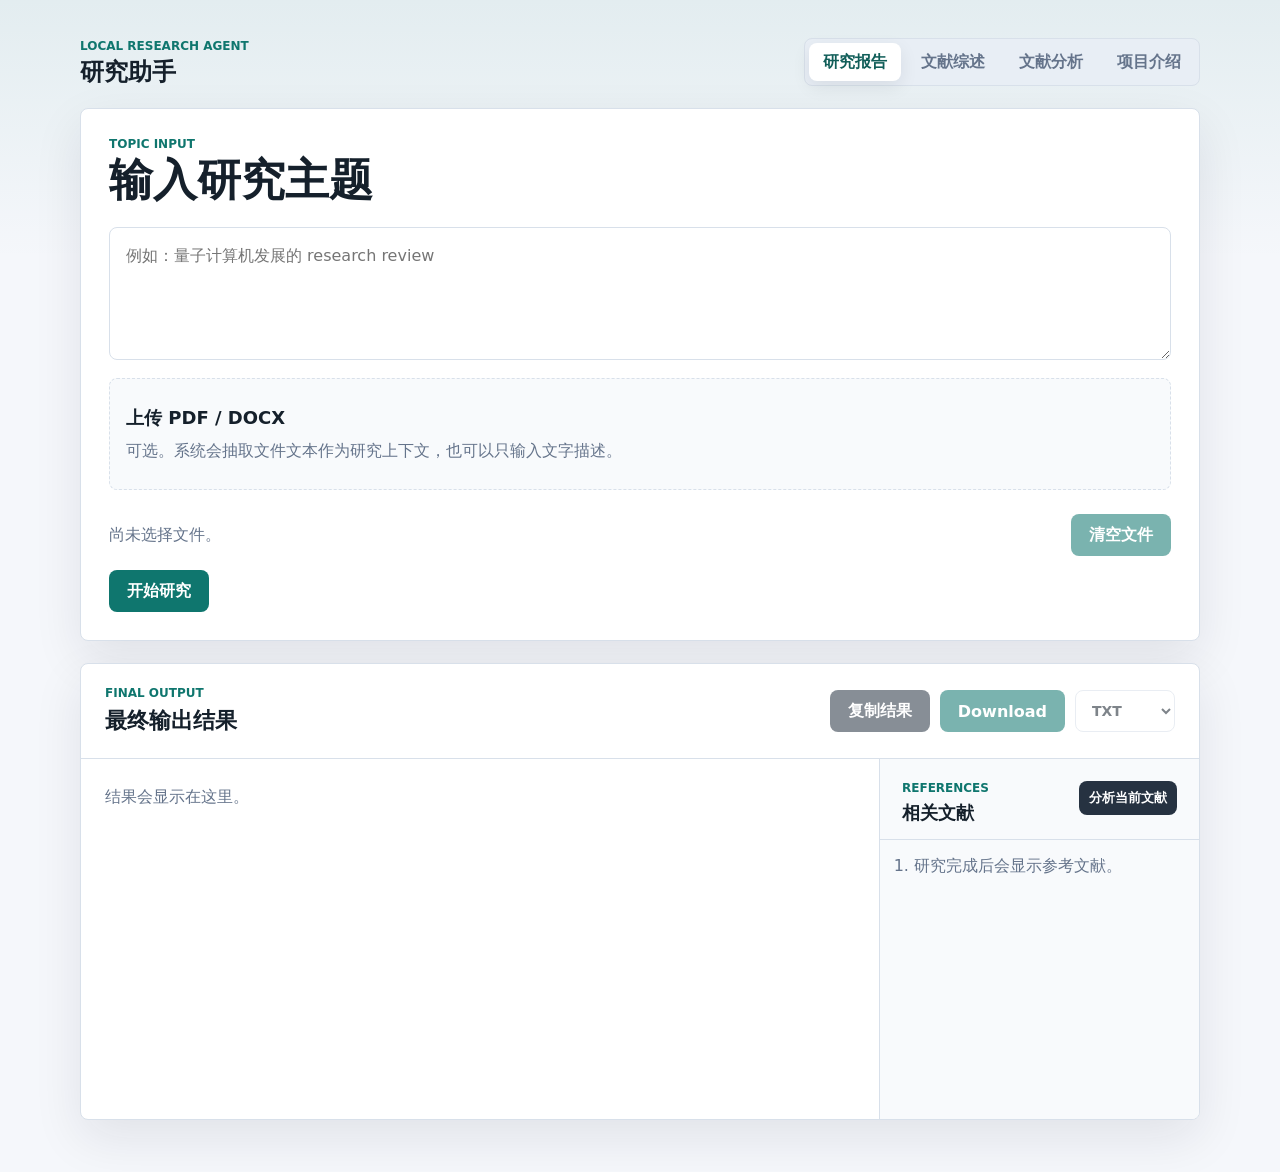
==== web/index.html @ eab407ac "v0.0" ====
<!doctype html>
<html lang="zh-CN">
  <head>
    <meta charset="utf-8" />
    <meta name="viewport" content="width=device-width, initial-scale=1" />
    <title>Research Agent</title>
    <link rel="stylesheet" href="styles.css?v=merged-slr-inputs-1" />
  </head>
  <body>
    <main class="shell">
      <header class="topbar" aria-label="页面导航">
        <div>
          <p class="eyebrow">Local Research Agent</p>
          <strong class="app-name">研究助手</strong>
        </div>
        <nav class="page-tabs" aria-label="主导航">
          <button class="tab-button is-active" type="button" data-page-target="workspace">研究报告</button>
          <button class="tab-button" type="button" data-page-target="slr">文献综述</button>
          <button class="tab-button" type="button" data-page-target="literature">文献分析</button>
          <button class="tab-button" type="button" data-page-target="about">项目介绍</button>
        </nav>
      </header>

      <section id="workspacePage" class="page-view is-active" data-page="workspace">
        <section class="input-band">
          <div class="brand-row">
            <div>
              <p class="eyebrow">Topic Input</p>
              <h1>输入研究主题</h1>
            </div>
          </div>
          <form id="researchForm" class="topic-form">
            <textarea id="topicInput" rows="4" placeholder="例如：量子计算机发展的 research review" required></textarea>
            <section class="research-upload-panel" aria-label="研究报告上传文件">
              <label class="pdf-upload-box research-upload-box" for="researchFileInput">
                <strong>上传 PDF / DOCX</strong>
                <span>可选。系统会抽取文件文本作为研究上下文，也可以只输入文字描述。</span>
              </label>
              <input id="researchFileInput" type="file" accept="application/pdf,.pdf,application/msword,.doc,application/vnd.openxmlformats-officedocument.wordprocessingml.document,.docx" multiple />
              <div class="form-actions upload-actions">
                <span id="researchFileSummary" class="empty-state">尚未选择文件。</span>
                <button id="clearResearchFilesButton" type="button" disabled>清空文件</button>
              </div>
            </section>
            <div class="form-actions">
              <button id="runButton" type="submit">开始研究</button>
              <span id="statusText" role="status" aria-live="polite"></span>
            </div>
          </form>
        </section>

        <section class="output-band">
          <div class="result-header">
            <div>
              <p class="eyebrow">Final Output</p>
              <h2>最终输出结果</h2>
            </div>
            <div class="result-actions">
              <button id="copyButton" type="button" disabled>复制结果</button>
              <button id="downloadButton" type="button" disabled>下载 TXT</button>
            </div>
          </div>
          <div class="result-layout">
            <article id="resultOutput" class="result-output">
              <p class="empty-state">结果会显示在这里。</p>
            </article>
            <aside class="reference-panel">
              <div class="reference-heading">
                <div>
                  <p class="eyebrow">References</p>
                  <h3>相关文献</h3>
                </div>
                <button class="reference-analysis-button" type="button" data-page-target="analysis">分析当前文献</button>
              </div>
              <ol id="referenceList" class="reference-list">
                <li class="empty-state">研究完成后会显示参考文献。</li>
              </ol>
            </aside>
          </div>
        </section>
      </section>

      <section id="slrPage" class="page-view" data-page="slr">
        <section class="literature-band">
          <div class="literature-header">
            <div>
              <p class="eyebrow">Systematic Literature Review</p>
              <h1>文献综述</h1>
            </div>
              <span id="slrStatus" class="analysis-status" role="status" aria-live="polite">填写主题即可生成，也可附加文件、链接或说明。</span>
          </div>
          <form id="slrForm" class="slr-form">
            <label>
              <span>综述主题</span>
              <textarea id="slrTopicInput" rows="3" placeholder="例如：diffusion models in medical imaging" required></textarea>
            </label>
            <section id="slrUploadPanel" class="slr-upload-panel" aria-label="文献综述补充材料">
              <div class="literature-paths">
                <section class="literature-form literature-path">
                  <div class="path-heading">
                    <span class="feature-index">上传</span>
                    <h2>PDF / DOCX 文件</h2>
                  </div>
                  <label class="pdf-upload-box" for="slrPdfInput">
                    <strong>选择 SLR PDF / DOCX</strong>
                    <span>可分多次选择，系统会把队列中的文件纳入文献综述。</span>
                  </label>
                  <input id="slrPdfInput" type="file" accept="application/pdf,.pdf,application/msword,.doc,application/vnd.openxmlformats-officedocument.wordprocessingml.document,.docx" multiple />
                  <div class="form-actions">
                  <span id="slrPdfSummary" class="empty-state">尚未选择文件。</span>
                    <button id="clearSlrPdfButton" type="button" disabled>清空文件</button>
                  </div>
                </section>
                <section class="literature-form literature-path">
                  <div class="path-heading">
                    <span class="feature-index">粘贴</span>
                    <h2>DOI / arXiv / URL / 补充说明</h2>
                  </div>
                  <textarea id="slrReferenceInput" rows="6" placeholder="可粘贴 DOI、arXiv 链接、论文页面链接，也可写筛选标准、写作要求或补充背景"></textarea>
                </section>
              </div>
            </section>
            <div id="slrSearchControls" class="slr-controls">
              <label class="checkbox-line">
                <input id="slrUseSearchInput" type="checkbox" checked />
                <span>同时检索公开来源补充</span>
              </label>
              <label>
                <span>论文数量</span>
                <select id="slrCountInput">
                  <option value="10">10</option>
                  <option value="20" selected>20</option>
                  <option value="30">30</option>
                  <option value="50">50</option>
                </select>
              </label>
              <label>
                <span>arXiv 分类</span>
                <input id="slrCategoryInput" type="text" placeholder="可选，如 cs.CL / cs.CV" />
              </label>
              <label>
                <span>开始日期</span>
                <input id="slrStartDateInput" type="text" inputmode="numeric" placeholder="YYYY 或 YYYY-MM-DD" />
              </label>
              <label>
                <span>结束日期</span>
                <input id="slrEndDateInput" type="text" inputmode="numeric" placeholder="留空表示今天" />
              </label>
              <label>
                <span>引用格式</span>
                <select id="slrCitationInput">
                  <option value="APA" selected>APA</option>
                  <option value="IEEE">IEEE</option>
                  <option value="BibTeX">BibTeX</option>
                </select>
              </label>
            </div>
            <div id="slrDatePresets" class="date-presets" aria-label="文献综述时间范围快捷选择">
              <button type="button" data-slr-years="">不限时间</button>
              <button type="button" data-slr-years="1">近 1 年</button>
              <button type="button" data-slr-years="3">近 3 年</button>
              <button type="button" data-slr-years="5">近 5 年</button>
            </div>
            <div class="combined-actions">
              <button id="slrRunButton" type="submit">生成文献综述</button>
              <span class="empty-state">文件、链接和补充说明都是选填；系统会按可用材料生成主题、共识、分歧、空白和引用。</span>
            </div>
          </form>
          <div class="analysis-table-wrap">
            <section id="slrSummary" class="literature-summary is-empty" aria-live="polite"></section>
            <div
              class="split-resizer"
              data-resize-target="slrSummary"
              role="separator"
              aria-orientation="horizontal"
              aria-label="调整文献综述摘要区域高度"
              tabindex="0"
            ></div>
            <article id="slrOutput" class="result-output slr-output">
              <p class="empty-state">文献综述报告会显示在这里。</p>
            </article>
          </div>
        </section>
      </section>

      <section id="literaturePage" class="page-view" data-page="literature">
        <section class="literature-band">
          <div class="literature-header">
            <div>
              <p class="eyebrow">Literature Assistant</p>
              <h1>文献分析</h1>
            </div>
            <span id="literatureStatus" class="analysis-status" role="status" aria-live="polite">等待输入</span>
          </div>
          <form id="literatureForm" class="literature-inputs">
            <div class="literature-paths">
              <section class="literature-form literature-path">
                <div class="path-heading">
                  <span class="feature-index">路径 1</span>
                  <h2>提交 DOI / arXiv / 论文链接</h2>
                </div>
                <textarea id="doiInput" rows="6" placeholder="每行一个 DOI、arXiv 链接或论文页面链接"></textarea>
              </section>
              <section class="literature-form literature-path">
                <div class="path-heading">
                  <span class="feature-index">路径 2</span>
                  <h2>上传 PDF / DOCX</h2>
                </div>
                <label class="pdf-upload-box" for="pdfInput">
                  <strong>选择 PDF / DOCX 文件</strong>
                  <span>支持一个或多个 PDF / DOCX，系统会抽取正文片段后进入文献分析 workflow。</span>
                </label>
                <input id="pdfInput" type="file" accept="application/pdf,.pdf,application/msword,.doc,application/vnd.openxmlformats-officedocument.wordprocessingml.document,.docx" multiple />
                <div class="form-actions">
                  <span id="pdfFileSummary" class="empty-state">尚未选择文件。</span>
                  <button id="clearPdfButton" type="button" disabled>清空文件</button>
                </div>
              </section>
            </div>
            <div class="combined-actions">
              <button id="doiAnalyzeButton" type="submit">开始综合分析</button>
              <span class="empty-state">可同时提交链接和 PDF / DOCX，系统会合并后分析。</span>
            </div>
          </form>
          <div class="analysis-table-wrap">
            <section id="doiSummary" class="literature-summary is-empty" aria-live="polite"></section>
            <div
              class="split-resizer"
              data-resize-target="doiSummary"
              role="separator"
              aria-orientation="horizontal"
              aria-label="调整文献总结区域高度"
              tabindex="0"
            ></div>
            <table class="analysis-table doi-table">
              <thead>
                <tr>
                  <th>文献/来源</th>
                  <th>核心贡献</th>
                  <th>方法/证据</th>
                  <th>证据强度</th>
                  <th>主要优势</th>
                  <th>主要局限</th>
                  <th>文献定位</th>
                  <th>后续建议</th>
                </tr>
              </thead>
              <tbody id="doiAnalysisBody">
                <tr><td colspan="8" class="empty-state">提交文献后会在这里生成分析表。</td></tr>
              </tbody>
            </table>
          </div>
        </section>
      </section>

      <section id="analysisPage" class="page-view" data-page="analysis">
        <section class="analysis-band">
          <div class="analysis-header">
            <div>
              <p class="eyebrow">Literature Analysis</p>
              <h1>文献分析</h1>
            </div>
            <span id="analysisStatus" class="analysis-status" role="status" aria-live="polite">等待研究结果</span>
          </div>
          <div class="analysis-confirm">
            <p id="analysisPrompt">研究完成后，可以启动 LLM 文献分析 workflow。</p>
            <button id="startAnalysisButton" type="button" disabled>开始文献分析</button>
          </div>
          <div class="analysis-table-wrap">
            <section id="analysisSummary" class="literature-summary is-empty" aria-live="polite"></section>
            <table class="analysis-table">
              <thead>
                <tr>
                  <th>文献</th>
                  <th>核心贡献</th>
                  <th>方法/证据</th>
                  <th>证据强度</th>
                  <th>主要优势</th>
                  <th>主要局限</th>
                  <th>文献定位</th>
                  <th>后续建议</th>
                </tr>
              </thead>
              <tbody id="analysisTableBody">
                <tr><td colspan="8" class="empty-state">研究完成后会生成文献分析表。</td></tr>
              </tbody>
            </table>
          </div>
        </section>
      </section>

      <section id="aboutPage" class="page-view" data-page="about">
        <section class="intro-band">
          <div class="intro-copy">
            <p class="eyebrow">Project Overview</p>
            <h1>本地运行的多步研究 Agent</h1>
            <p>项目围绕研究写作、文献综述和文献评估三类任务组织，尽量把多源检索、分析、综合和引用输出放进同一个本地工作流。</p>
          </div>
        </section>

        <section class="module-grid" aria-label="核心模块介绍">
          <article class="module-panel">
            <div class="module-heading">
              <span class="feature-index">01</span>
              <div>
                <p class="eyebrow">Research Workspace</p>
                <h2>研究报告</h2>
              </div>
            </div>
            <p>
              面向从研究问题到可阅读报告的全流程写作。它会把主题拆解为背景梳理、证据检索、观点比较和批判性分析，再整合成结构清晰、可继续编辑的 Markdown 初稿。
            </p>
            <ul>
              <li>适合用于选题调研、方向摸底、技术趋势梳理和争议问题分析。</li>
              <li>自动组织研究脉络、关键证据、不同立场和可追问的问题，减少从零搭框架的时间。</li>
              <li>默认采用快速模式，并能在研究完成后提取相关文献，衔接后续文献分析。</li>
            </ul>
          </article>

          <article class="module-panel">
            <div class="module-heading">
              <span class="feature-index">02</span>
              <div>
                <p class="eyebrow">Systematic Review</p>
                <h2>文献综述</h2>
              </div>
            </div>
            <p>
              面向需要成体系梳理论文集合的综述任务。它会从 arXiv、OpenAlex、PubMed 和 Crossref 聚合检索结果，去重后批量提取研究问题、方法路线、核心发现和局限。
            </p>
            <ul>
              <li>适合用于综述开题、领域扫描、相关工作整理和论文池初筛。</li>
              <li>支持论文数量、arXiv 分类、时间范围和引用格式设置，便于控制检索范围。</li>
              <li>输出主题聚类、共识与分歧、研究空白、逐篇注释和 APA、IEEE 或 BibTeX 引用。</li>
              <li>帮助快速判断一个领域已经做了什么、还缺什么、哪些论文值得优先精读。</li>
            </ul>
          </article>

          <article class="module-panel">
            <div class="module-heading">
              <span class="feature-index">03</span>
              <div>
                <p class="eyebrow">Literature Assistant</p>
                <h2>文献分析</h2>
              </div>
            </div>
            <p>
              面向已经收集到手的论文和资料。可以提交 DOI、arXiv 链接、论文页面或多个 PDF，系统会补全元数据、抽取正文证据，并生成便于比较的文献评估表。
            </p>
            <ul>
              <li>适合用于阅读清单整理、重点论文速读、文献筛选和多篇论文横向比较。</li>
              <li>支持多 PDF 队列上传，并可与 DOI、arXiv 链接或论文网页混合分析。</li>
              <li>从贡献、方法、证据强度、优势、局限和后续建议等维度形成评估结果。</li>
              <li>帮助把零散材料转化为可复用的笔记、对比表和后续写作依据。</li>
            </ul>
          </article>
        </section>

        <section class="about-support">
          <section class="chat-panel">
            <div class="chat-header">
              <div>
                <p class="eyebrow">Ask LLM</p>
                <h2>项目问答</h2>
              </div>
              <span id="chatStatus" class="chat-status" role="status" aria-live="polite"></span>
            </div>
            <div id="chatMessages" class="chat-messages" aria-live="polite">
              <div class="chat-message assistant"><p>你好，我可以回答关于这个项目功能、配置和工作流的问题。</p></div>
            </div>
            <form id="chatForm" class="chat-form">
              <textarea id="chatInput" class="chat-input" rows="2" placeholder="例如：文献综述模式和文献分析有什么区别？" required></textarea>
              <button id="chatSendButton" type="submit">发送</button>
            </form>
          </section>
        </section>
      </section>
    </main>

    <script src="app.js?v=merged-slr-inputs-1"></script>
  </body>
</html>
---- web/styles.css ----
:root {
  color-scheme: light;
  --bg: #f5f7fb;
  --ink: #15202b;
  --muted: #65748b;
  --line: #d8e0ea;
  --panel: #ffffff;
  --accent: #0f766e;
  --accent-strong: #115e59;
  --warm: #f59e0b;
  --error: #b91c1c;
  --shadow: 0 18px 50px rgba(17, 24, 39, 0.09);
}

* {
  box-sizing: border-box;
}

body {
  margin: 0;
  background:
    linear-gradient(180deg, rgba(15, 118, 110, 0.08), transparent 260px),
    var(--bg);
  color: var(--ink);
  font-family:
    Inter, ui-sans-serif, system-ui, -apple-system, BlinkMacSystemFont, "Segoe UI",
    sans-serif;
}

.shell {
  width: min(1120px, calc(100% - 32px));
  margin: 0 auto;
  padding: 38px 0 52px;
}

.topbar {
  display: flex;
  align-items: center;
  justify-content: space-between;
  gap: 18px;
  margin-bottom: 22px;
}

.app-name {
  display: block;
  font-size: 24px;
  line-height: 1.1;
}

.page-tabs {
  display: inline-flex;
  gap: 6px;
  padding: 4px;
  background: #e8eef5;
  border: 1px solid var(--line);
  border-radius: 8px;
}

.tab-button {
  display: inline-flex;
  align-items: center;
  justify-content: center;
  gap: 7px;
  min-height: 38px;
  padding: 0 14px;
  background: transparent;
  color: var(--muted);
}

.tab-icon {
  display: inline-grid;
  place-items: center;
  width: 20px;
  height: 20px;
  border: 1px solid currentColor;
  border-radius: 5px;
  font-size: 12px;
  font-weight: 800;
  line-height: 1;
}

.tab-button:hover {
  background: rgba(255, 255, 255, 0.72);
  color: var(--ink);
}

.tab-button.is-active {
  background: var(--panel);
  color: var(--accent-strong);
  box-shadow: 0 6px 18px rgba(17, 24, 39, 0.08);
}

.page-view {
  display: none;
}

.page-view.is-active {
  display: block;
}

.input-band,
.output-band,
.intro-band,
.workflow-band,
.analysis-band,
.literature-band {
  background: var(--panel);
  border: 1px solid var(--line);
  border-radius: 8px;
  box-shadow: var(--shadow);
}

.input-band {
  padding: 28px;
}

.output-band {
  margin-top: 22px;
  overflow: hidden;
}

.intro-band {
  padding: 34px;
}

.analysis-band,
.literature-band {
  overflow: hidden;
}

.analysis-header,
.literature-header {
  display: flex;
  align-items: flex-start;
  justify-content: space-between;
  gap: 18px;
  padding: 24px 26px;
  border-bottom: 1px solid var(--line);
}

.literature-paths {
  display: grid;
  grid-template-columns: repeat(2, minmax(0, 1fr));
  gap: 0;
}

.literature-form {
  padding: 22px 26px;
}

.literature-path + .literature-path {
  border-left: 1px solid var(--line);
}

.path-heading {
  display: flex;
  align-items: baseline;
  justify-content: space-between;
  gap: 12px;
  margin-bottom: 14px;
}

.path-heading h2 {
  font-size: 18px;
}

.help-tooltip {
  position: relative;
  display: inline-grid;
  place-items: center;
  width: 20px;
  height: 20px;
  margin-left: 6px;
  border: 1px solid var(--line);
  border-radius: 50%;
  color: var(--accent-strong);
  font-size: 13px;
  font-weight: 800;
  line-height: 1;
  cursor: help;
  vertical-align: middle;
}

.help-tooltip:hover,
.help-tooltip:focus-visible {
  border-color: var(--accent);
  outline: none;
  box-shadow: 0 0 0 3px rgba(15, 118, 110, 0.14);
}

.tooltip-panel {
  position: absolute;
  right: 0;
  top: calc(100% + 10px);
  z-index: 4;
  display: none;
  width: min(320px, 72vw);
  padding: 12px 14px;
  border: 1px solid var(--line);
  border-radius: 8px;
  background: #fff;
  box-shadow: 0 16px 34px rgba(17, 24, 39, 0.16);
  color: var(--ink);
  font-size: 13px;
  font-weight: 500;
  line-height: 1.6;
  text-align: left;
}

.help-tooltip:hover .tooltip-panel,
.help-tooltip:focus-visible .tooltip-panel {
  display: block;
}

.literature-form textarea {
  min-height: 150px;
}

.pdf-upload-box {
  display: grid;
  gap: 8px;
  min-height: 150px;
  padding: 18px;
  border: 1px dashed var(--line);
  border-radius: 8px;
  background: #f8fafc;
  color: var(--muted);
  cursor: pointer;
  align-content: center;
}

.pdf-upload-box:hover {
  border-color: var(--accent);
  background: rgba(15, 118, 110, 0.06);
}

.pdf-upload-box strong {
  color: var(--ink);
  font-size: 18px;
}

.pdf-upload-box span {
  line-height: 1.6;
}

#pdfInput {
  width: 100%;
  margin-top: 12px;
  color: var(--muted);
}

.research-upload-panel {
  display: grid;
  gap: 10px;
  margin-top: 14px;
}

.research-upload-box {
  min-height: 112px;
  padding: 16px;
}

#researchFileInput {
  position: absolute;
  width: 1px;
  height: 1px;
  overflow: hidden;
  clip: rect(0 0 0 0);
  white-space: nowrap;
  opacity: 0;
}

#slrPdfInput,
#pdfInput {
  position: absolute;
  width: 1px;
  height: 1px;
  overflow: hidden;
  clip: rect(0 0 0 0);
  white-space: nowrap;
  opacity: 0;
}

.upload-actions {
  margin-top: 0;
}

.combined-actions {
  display: flex;
  align-items: center;
  justify-content: space-between;
  gap: 18px;
  padding: 18px 26px;
  border-top: 1px solid var(--line);
  border-bottom: 1px solid var(--line);
  background: #f8fafc;
}

.combined-actions .empty-state {
  line-height: 1.55;
  text-align: right;
}

.slr-form {
  display: grid;
  gap: 18px;
}

.slr-upload-panel {
  border-top: 1px solid var(--line);
  border-bottom: 1px solid var(--line);
  background: #fbfdff;
}

.slr-form > label {
  display: grid;
  gap: 8px;
  padding: 22px 26px 0;
}

.slr-form label span {
  color: var(--accent-strong);
  font-size: 13px;
  font-weight: 800;
}

.slr-controls {
  display: grid;
  grid-template-columns: minmax(180px, 1.2fr) repeat(5, minmax(0, 1fr));
  gap: 14px;
  padding: 0 26px;
}

.slr-controls label {
  display: grid;
  gap: 8px;
}

.slr-controls .checkbox-line {
  align-items: center;
  display: flex;
  gap: 8px;
}

.slr-controls .checkbox-line input {
  width: 16px;
  height: 16px;
}

.date-presets {
  display: flex;
  flex-wrap: wrap;
  gap: 8px;
  padding: 0 26px;
}

.date-presets button {
  min-height: 34px;
  padding: 0 12px;
  border-color: var(--line);
  background: #f8fafc;
  color: var(--muted);
  font-size: 13px;
}

.date-presets button:hover,
.date-presets button.is-active {
  border-color: var(--accent);
  background: rgba(15, 118, 110, 0.08);
  color: var(--accent-strong);
}

.slr-output {
  min-height: 420px;
  padding: 24px 28px;
}

.analysis-status {
  color: var(--muted);
  font-size: 14px;
  text-align: right;
}

.analysis-confirm {
  display: flex;
  align-items: center;
  justify-content: space-between;
  gap: 16px;
  padding: 16px 26px;
  border-bottom: 1px solid var(--line);
  background: #f8fafc;
}

.analysis-confirm p {
  margin: 0;
  color: var(--muted);
  line-height: 1.55;
}

#startAnalysisButton {
  min-width: 132px;
}

.analysis-table-wrap {
  overflow: auto;
}

.split-resizer {
  display: none;
  height: 12px;
  border-top: 1px solid var(--line);
  border-bottom: 1px solid var(--line);
  background:
    linear-gradient(90deg, transparent, rgba(15, 118, 110, 0.24), transparent) center / 180px 2px no-repeat,
    #eef4f8;
  cursor: row-resize;
  touch-action: none;
}

.split-resizer.is-visible {
  display: block;
}

.split-resizer:hover,
.split-resizer:focus-visible {
  background:
    linear-gradient(90deg, transparent, rgba(15, 118, 110, 0.58), transparent) center / 220px 2px no-repeat,
    #e2edf2;
  outline: none;
}

.is-resizing-split {
  cursor: row-resize;
  user-select: none;
}

.literature-summary {
  display: grid;
  gap: 14px;
  padding: 18px 22px;
  border-bottom: 1px solid var(--line);
  background: #f8fafc;
}

.literature-summary.is-resizable {
  max-height: var(--summary-height, 360px);
  overflow: auto;
  overscroll-behavior: contain;
}

.literature-summary.is-empty {
  display: none;
}

.literature-summary h3 {
  margin: 0;
  color: var(--ink);
  font-size: 16px;
}

.summary-lead {
  margin: 0;
  color: var(--muted);
  line-height: 1.6;
}

.summary-grid {
  display: grid;
  grid-template-columns: repeat(auto-fit, minmax(220px, 1fr));
  gap: 14px;
}

.summary-group {
  min-width: 0;
}

.summary-group strong {
  display: block;
  margin-bottom: 7px;
  color: var(--accent-strong);
  font-size: 12px;
}

.summary-group ul {
  margin: 0;
  padding-left: 18px;
  color: var(--muted);
  font-size: 13px;
  line-height: 1.55;
}

.summary-group li,
.summary-lead,
.slr-output p,
.slr-output li {
  overflow-wrap: anywhere;
  word-break: break-word;
}

.analysis-table {
  width: 100%;
  min-width: 1360px;
  border-collapse: collapse;
  table-layout: fixed;
}

.analysis-table th,
.analysis-table td {
  padding: 15px 16px;
  border-bottom: 1px solid var(--line);
  vertical-align: top;
  text-align: left;
  line-height: 1.58;
  overflow-wrap: anywhere;
  word-break: break-word;
}

.analysis-table thead th {
  position: sticky;
  top: 0;
  z-index: 1;
  background: #f8fafc;
  color: var(--accent-strong);
  font-size: 13px;
}

.analysis-table tbody th {
  width: 22%;
  font-size: 15px;
  overflow-wrap: anywhere;
  word-break: break-word;
}

.analysis-table tbody th a {
  overflow-wrap: anywhere;
  word-break: break-word;
}

.analysis-table td {
  color: var(--muted);
  font-size: 14px;
}

.analysis-table a {
  color: var(--ink);
  text-decoration: none;
}

.analysis-table a:hover {
  color: var(--accent-strong);
  text-decoration: underline;
}

.doi-table {
  min-width: 1360px;
}

.doi-table thead th:first-child,
.doi-table tbody th:first-child {
  width: 260px;
}

.intro-copy {
  max-width: 780px;
}

.intro-copy p:last-child {
  margin: 16px 0 0;
  color: var(--muted);
  font-size: 17px;
  line-height: 1.75;
}

.feature-grid {
  display: grid;
  grid-template-columns: repeat(4, minmax(0, 1fr));
  gap: 14px;
  margin-top: 22px;
}

.about-product-grid {
  display: grid;
  grid-template-columns: repeat(2, minmax(0, 1fr));
  gap: 22px;
  margin-top: 22px;
  align-items: start;
}

.module-grid {
  display: grid;
  grid-template-columns: repeat(3, minmax(0, 1fr));
  gap: 18px;
  margin-top: 22px;
}

.module-panel {
  display: grid;
  gap: 14px;
  padding: 22px;
  background: var(--panel);
  border: 1px solid var(--line);
  border-radius: 8px;
  box-shadow: var(--shadow);
}

.module-heading {
  display: flex;
  align-items: center;
  gap: 12px;
}

.module-heading h2 {
  margin: 0;
  font-size: 20px;
}

.module-panel p {
  margin: 0;
  color: var(--muted);
  line-height: 1.7;
}

.module-panel ul {
  margin: 0;
  padding-left: 18px;
  color: var(--muted);
  line-height: 1.65;
}

.feature-card {
  min-height: 220px;
  padding: 20px;
  background: var(--panel);
  border: 1px solid var(--line);
  border-radius: 8px;
}

.product-panel {
  display: grid;
  gap: 18px;
  padding: 24px;
  background: var(--panel);
  border: 1px solid var(--line);
  border-radius: 8px;
  box-shadow: var(--shadow);
}

.literature-product {
  border-color: rgba(15, 118, 110, 0.28);
}

.product-heading {
  display: flex;
  align-items: center;
  gap: 14px;
}

.product-icon {
  display: inline-grid;
  place-items: center;
  width: 46px;
  height: 46px;
  border-radius: 8px;
  background: #e8eef5;
  color: var(--accent-strong);
  font-size: 21px;
  font-weight: 900;
}

.literature-product .product-icon {
  background: rgba(15, 118, 110, 0.12);
}

.product-copy {
  margin: 0;
  color: var(--muted);
  font-size: 16px;
  line-height: 1.7;
}

.capability-list {
  display: grid;
  grid-template-columns: repeat(2, minmax(0, 1fr));
  gap: 12px;
}

.capability-list article {
  min-height: 170px;
  padding: 16px;
  border: 1px solid var(--line);
  border-radius: 8px;
  background: #fff;
}

.capability-list h3 {
  margin: 14px 0 0;
  font-size: 18px;
}

.capability-list p {
  margin: 10px 0 0;
  color: var(--muted);
  line-height: 1.65;
}

.product-workflow {
  grid-template-columns: 1fr;
  gap: 14px;
  padding: 18px;
  box-shadow: none;
  background: #f8fafc;
}

.feature-index {
  color: var(--warm);
  font-size: 13px;
  font-weight: 800;
}

.feature-card h2 {
  margin-top: 18px;
  font-size: 19px;
}

.feature-card p {
  margin: 12px 0 0;
  color: var(--muted);
  line-height: 1.7;
}

.workflow-band {
  display: grid;
  grid-template-columns: 260px 1fr;
  gap: 24px;
  padding: 26px;
}

.about-support {
  display: block;
  margin-top: 22px;
}

.literature-workflow {
  box-shadow: none;
}

.workflow-list {
  display: grid;
  gap: 10px;
  margin: 0;
  padding-left: 22px;
  color: var(--muted);
  line-height: 1.65;
}

.chat-panel {
  min-height: 440px;
  background: var(--panel);
  border: 1px solid var(--line);
  border-radius: 8px;
  box-shadow: var(--shadow);
  overflow: hidden;
}

.chat-header {
  display: flex;
  align-items: flex-start;
  justify-content: space-between;
  gap: 14px;
  padding: 22px 24px;
  border-bottom: 1px solid var(--line);
}

.chat-status {
  min-height: 20px;
  color: var(--muted);
  font-size: 13px;
  text-align: right;
}

.chat-status.error {
  color: var(--error);
}

.chat-messages {
  display: flex;
  flex-direction: column;
  gap: 12px;
  height: 280px;
  overflow: auto;
  padding: 18px;
  background: #f8fafc;
}

.chat-message {
  width: fit-content;
  max-width: min(86%, 620px);
  border: 1px solid var(--line);
  border-radius: 8px;
  padding: 12px 14px;
  line-height: 1.62;
}

.chat-message p {
  margin: 0 0 8px;
}

.chat-message p:last-child,
.chat-message ul:last-child {
  margin-bottom: 0;
}

.chat-message ul {
  margin: 0 0 8px;
  padding-left: 20px;
}

.chat-message.user {
  align-self: flex-end;
  background: var(--accent);
  border-color: var(--accent);
  color: #fff;
}

.chat-message.assistant {
  align-self: flex-start;
  background: #fff;
  color: var(--ink);
}

.chat-form {
  display: grid;
  grid-template-columns: 1fr auto;
  gap: 12px;
  padding: 16px;
  border-top: 1px solid var(--line);
}

.chat-input {
  min-height: 52px;
  max-height: 140px;
  padding: 12px 14px;
}

.brand-row,
.result-header,
.form-actions {
  display: flex;
  align-items: center;
  justify-content: space-between;
  gap: 18px;
}

.result-actions {
  display: flex;
  align-items: center;
  gap: 10px;
  flex-wrap: wrap;
  justify-content: flex-end;
}

.download-format {
  display: inline-flex;
  align-items: center;
  gap: 8px;
  min-height: 42px;
  color: var(--muted);
  font-size: 14px;
}

.download-format select {
  min-height: 42px;
  border: 1px solid var(--line);
  border-radius: 8px;
  padding: 0 34px 0 12px;
  background: #fff;
  color: var(--ink);
  font: inherit;
  font-weight: 700;
}

.download-format select:disabled {
  opacity: 0.55;
}

.eyebrow {
  margin: 0 0 6px;
  color: var(--accent);
  font-size: 12px;
  font-weight: 700;
  letter-spacing: 0;
  text-transform: uppercase;
}

h1,
h2 {
  margin: 0;
  letter-spacing: 0;
}

h1 {
  font-size: clamp(28px, 4vw, 44px);
  line-height: 1.05;
}

h2 {
  font-size: 22px;
}

.topic-form {
  margin-top: 24px;
}

textarea {
  width: 100%;
  min-height: 132px;
  resize: vertical;
  border: 1px solid var(--line);
  border-radius: 8px;
  padding: 16px;
  color: var(--ink);
  font: inherit;
  font-size: 16px;
  line-height: 1.55;
  outline: none;
}

textarea:focus {
  border-color: var(--accent);
  box-shadow: 0 0 0 3px rgba(15, 118, 110, 0.14);
}

.form-actions {
  margin-top: 14px;
}

button {
  min-height: 42px;
  border: 0;
  border-radius: 8px;
  padding: 0 18px;
  background: var(--accent);
  color: #fff;
  font: inherit;
  font-weight: 700;
  cursor: pointer;
}

button:hover:not(:disabled) {
  background: var(--accent-strong);
}

button:disabled {
  cursor: not-allowed;
  opacity: 0.55;
}

#copyButton {
  background: #263241;
}

#copyButton:hover:not(:disabled) {
  background: #111827;
}

#downloadButton {
  background: #0f766e;
}

#downloadButton:hover:not(:disabled) {
  background: #115e59;
}

#statusText {
  min-height: 22px;
  color: var(--muted);
  font-size: 14px;
  text-align: right;
}

#statusText.error {
  color: var(--error);
}

.result-header {
  padding: 22px 24px;
  border-bottom: 1px solid var(--line);
}

.result-output {
  min-height: 360px;
  max-height: 68vh;
  overflow: auto;
  padding: 24px;
  line-height: 1.7;
}

.result-layout {
  display: grid;
  grid-template-columns: minmax(0, 1fr) 320px;
  min-height: 360px;
}

.reference-panel {
  border-left: 1px solid var(--line);
  background: #f8fafc;
  max-height: 68vh;
  overflow: auto;
}

.reference-heading {
  display: flex;
  align-items: flex-start;
  justify-content: space-between;
  gap: 12px;
  padding: 22px 22px 14px;
  border-bottom: 1px solid var(--line);
}

.reference-heading h3 {
  margin: 0;
  font-size: 18px;
}

.reference-analysis-button {
  display: inline-flex;
  align-items: center;
  gap: 7px;
  min-height: 34px;
  padding: 0 10px;
  background: #263241;
  font-size: 13px;
  white-space: nowrap;
}

.reference-analysis-button:hover:not(:disabled) {
  background: #111827;
}

.reference-list {
  display: grid;
  gap: 12px;
  margin: 0;
  padding: 16px 18px 22px 34px;
}

.reference-item {
  padding: 0 0 12px;
  border-bottom: 1px solid var(--line);
}

.reference-item:last-child {
  border-bottom: 0;
}

.reference-item strong,
.reference-item span,
.reference-item small {
  display: block;
}

.reference-item strong {
  font-size: 15px;
  line-height: 1.45;
}

.reference-item strong a {
  color: var(--ink);
  text-decoration: none;
}

.reference-item strong a:hover {
  color: var(--accent-strong);
  text-decoration: underline;
}

.reference-item span {
  margin-top: 5px;
  color: var(--accent-strong);
  font-size: 12px;
  font-weight: 700;
}

.reference-item p {
  margin: 8px 0;
  color: var(--muted);
  font-size: 14px;
  line-height: 1.55;
}

.reference-item small {
  color: var(--muted);
  overflow-wrap: anywhere;
}

.result-output h1,
.result-output h2,
.result-output h3 {
  margin: 22px 0 10px;
}

.result-output h1 {
  font-size: 26px;
}

.result-output h2 {
  font-size: 21px;
}

.result-output h3 {
  font-size: 18px;
}

.result-output p {
  margin: 0 0 12px;
}

.result-output ul,
.result-output ol {
  padding-left: 22px;
}

.result-output code {
  background: #eef2f7;
  border-radius: 4px;
  padding: 2px 5px;
}

.empty-state {
  color: var(--muted);
}

@media (max-width: 720px) {
  .shell {
    width: min(100% - 20px, 1120px);
    padding-top: 18px;
  }

  .input-band {
    padding: 20px;
  }

  .topbar,
  .brand-row,
  .result-header,
  .form-actions,
  .combined-actions,
  .workflow-band {
    align-items: stretch;
    flex-direction: column;
  }

  .combined-actions .empty-state {
    text-align: left;
  }

  .page-tabs {
    display: grid;
    grid-template-columns: 1fr;
    width: 100%;
  }

  .feature-grid,
  .about-product-grid,
  .module-grid,
  .capability-list,
  .about-support,
  .literature-paths,
  .slr-controls,
  .result-layout {
    grid-template-columns: 1fr;
  }

  .literature-path + .literature-path {
    border-top: 1px solid var(--line);
    border-left: 0;
  }

  .reference-panel {
    border-left: 0;
    border-top: 1px solid var(--line);
    max-height: none;
  }

  .reference-heading {
    align-items: stretch;
    flex-direction: column;
  }

  .intro-band,
  .analysis-header,
  .literature-header,
  .workflow-band {
    padding: 20px;
  }

  .analysis-header,
  .literature-header {
    flex-direction: column;
  }

  .analysis-confirm {
    align-items: stretch;
    flex-direction: column;
    padding: 16px 20px;
  }

  .analysis-status {
    text-align: left;
  }

  .split-resizer {
    display: none !important;
  }

  .literature-summary.is-resizable {
    max-height: none;
  }

  .summary-grid {
    grid-template-columns: 1fr;
  }

  .workflow-band {
    display: block;
  }

  .workflow-list {
    margin-top: 16px;
  }

  .chat-header,
  .chat-form {
    grid-template-columns: 1fr;
    align-items: stretch;
  }

  .chat-header {
    flex-direction: column;
  }

  .chat-status {
    text-align: left;
  }

  .chat-message {
    max-width: 100%;
  }

  button {
    width: 100%;
  }

  .result-actions {
    width: 100%;
  }

  #statusText {
    text-align: left;
  }
}
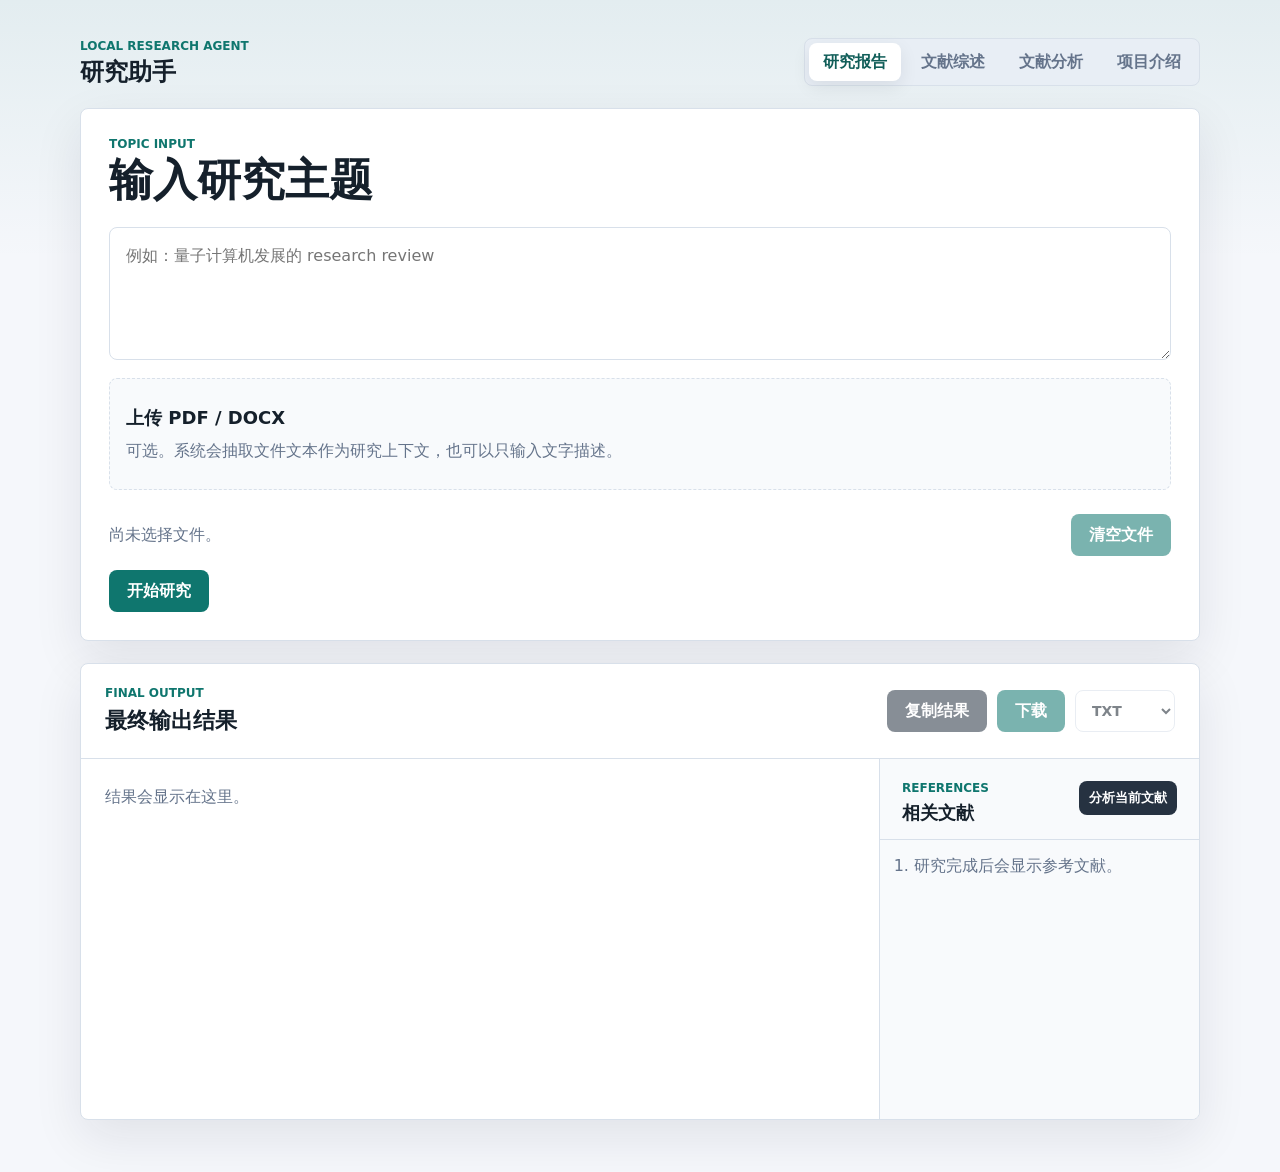
==== commit ef96e2be: "Details Changed" ====
--- a/web/index.html
+++ b/web/index.html
@@ -87,7 +87,7 @@
               <p class="eyebrow">Systematic Literature Review</p>
               <h1>文献综述</h1>
             </div>
-              <span id="slrStatus" class="analysis-status" role="status" aria-live="polite">填写主题即可生成，也可附加文件、链接或说明。</span>
+            <span id="slrStatus" class="analysis-status" role="status" aria-live="polite">填写主题即可生成，也可附加文件、链接或说明。</span>
           </div>
           <form id="slrForm" class="slr-form">
             <label>
@@ -162,7 +162,11 @@
               <button type="button" data-slr-years="5">近 5 年</button>
             </div>
             <div class="combined-actions">
-              <button id="slrRunButton" type="submit">生成文献综述</button>
+              <div class="primary-action-group">
+                <button id="slrRunButton" type="submit">生成文献综述</button>
+                <button id="slrDownloadMdButton" class="is-hidden" type="button" disabled>导出 MD</button>
+                <button id="slrDownloadPdfButton" class="is-hidden" type="button" disabled>导出 PDF</button>
+              </div>
               <span class="empty-state">文件、链接和补充说明都是选填；系统会按可用材料生成主题、共识、分歧、空白和引用。</span>
             </div>
           </form>
@@ -218,7 +222,11 @@
               </section>
             </div>
             <div class="combined-actions">
-              <button id="doiAnalyzeButton" type="submit">开始综合分析</button>
+              <div class="primary-action-group">
+                <button id="doiAnalyzeButton" type="submit">开始综合分析</button>
+                <button id="literatureDownloadCsvButton" class="is-hidden" type="button" disabled>导出 CSV</button>
+                <button id="literatureDownloadTxtButton" class="is-hidden" type="button" disabled>导出 TXT</button>
+              </div>
               <span class="empty-state">可同时提交链接和 PDF / DOCX，系统会合并后分析。</span>
             </div>
           </form>
@@ -264,7 +272,11 @@
           </div>
           <div class="analysis-confirm">
             <p id="analysisPrompt">研究完成后，可以启动 LLM 文献分析 workflow。</p>
-            <button id="startAnalysisButton" type="button" disabled>开始文献分析</button>
+            <div class="primary-action-group">
+              <button id="startAnalysisButton" type="button" disabled>开始文献分析</button>
+              <button id="analysisDownloadCsvButton" class="is-hidden" type="button" disabled>导出 CSV</button>
+              <button id="analysisDownloadTxtButton" class="is-hidden" type="button" disabled>导出 TXT</button>
+            </div>
           </div>
           <div class="analysis-table-wrap">
             <section id="analysisSummary" class="literature-summary is-empty" aria-live="polite"></section>
--- a/web/styles.css
+++ b/web/styles.css
@@ -296,6 +296,26 @@
   background: #f8fafc;
 }
 
+.primary-action-group {
+  display: flex;
+  align-items: center;
+  gap: 10px;
+  flex-wrap: wrap;
+  flex: 0 0 auto;
+}
+
+.primary-action-group button:not(:first-child) {
+  background: #263241;
+}
+
+.primary-action-group button:not(:first-child):hover:not(:disabled) {
+  background: #111827;
+}
+
+.is-hidden {
+  display: none !important;
+}
+
 .combined-actions .empty-state {
   line-height: 1.55;
   text-align: right;
@@ -379,6 +399,10 @@
   color: var(--muted);
   font-size: 14px;
   text-align: right;
+}
+
+.analysis-status.error {
+  color: var(--error);
 }
 
 .analysis-confirm {
@@ -943,6 +967,7 @@
   color: #fff;
   font: inherit;
   font-weight: 700;
+  white-space: nowrap;
   cursor: pointer;
 }
 
@@ -972,10 +997,13 @@
 }
 
 #statusText {
+  flex: 1 1 auto;
+  min-width: 0;
   min-height: 22px;
   color: var(--muted);
   font-size: 14px;
   text-align: right;
+  overflow-wrap: anywhere;
 }
 
 #statusText.error {
@@ -993,6 +1021,74 @@
   overflow: auto;
   padding: 24px;
   line-height: 1.7;
+}
+
+.loading-state {
+  min-height: 260px;
+  display: flex;
+  align-items: center;
+  justify-content: center;
+  gap: 20px;
+  color: var(--muted);
+}
+
+.loading-squares {
+  display: flex;
+  align-items: center;
+  gap: 10px;
+  flex: 0 0 auto;
+}
+
+.loading-square {
+  display: block;
+  border-radius: 5px;
+  animation: square-spin 3.78s ease-in-out infinite;
+  transform-origin: center;
+}
+
+.loading-square-large {
+  width: 34px;
+  height: 34px;
+  background: var(--accent);
+}
+
+.loading-square-medium {
+  width: 26px;
+  height: 26px;
+  background: #7f9f97;
+  animation-delay: 1s;
+}
+
+.loading-square-small {
+  width: 18px;
+  height: 18px;
+  background: #9aa3ad;
+  animation-delay: 2s;
+}
+
+.loading-copy h2 {
+  margin: 0 0 8px;
+  color: var(--ink);
+  font-size: 22px;
+}
+
+.loading-copy p {
+  margin: 0;
+}
+
+@keyframes square-spin {
+  0% {
+    transform: rotate(0deg) scale(1);
+  }
+  11% {
+    transform: rotate(180deg) scale(0.92);
+  }
+  20.6% {
+    transform: rotate(360deg) scale(1);
+  }
+  100% {
+    transform: rotate(360deg) scale(1);
+  }
 }
 
 .result-layout {
@@ -1247,10 +1343,20 @@
     max-width: 100%;
   }
 
+  .loading-state {
+    min-height: 220px;
+    flex-direction: column;
+    text-align: center;
+  }
+
   button {
     width: 100%;
   }
 
+  .primary-action-group {
+    width: 100%;
+  }
+
   .result-actions {
     width: 100%;
   }
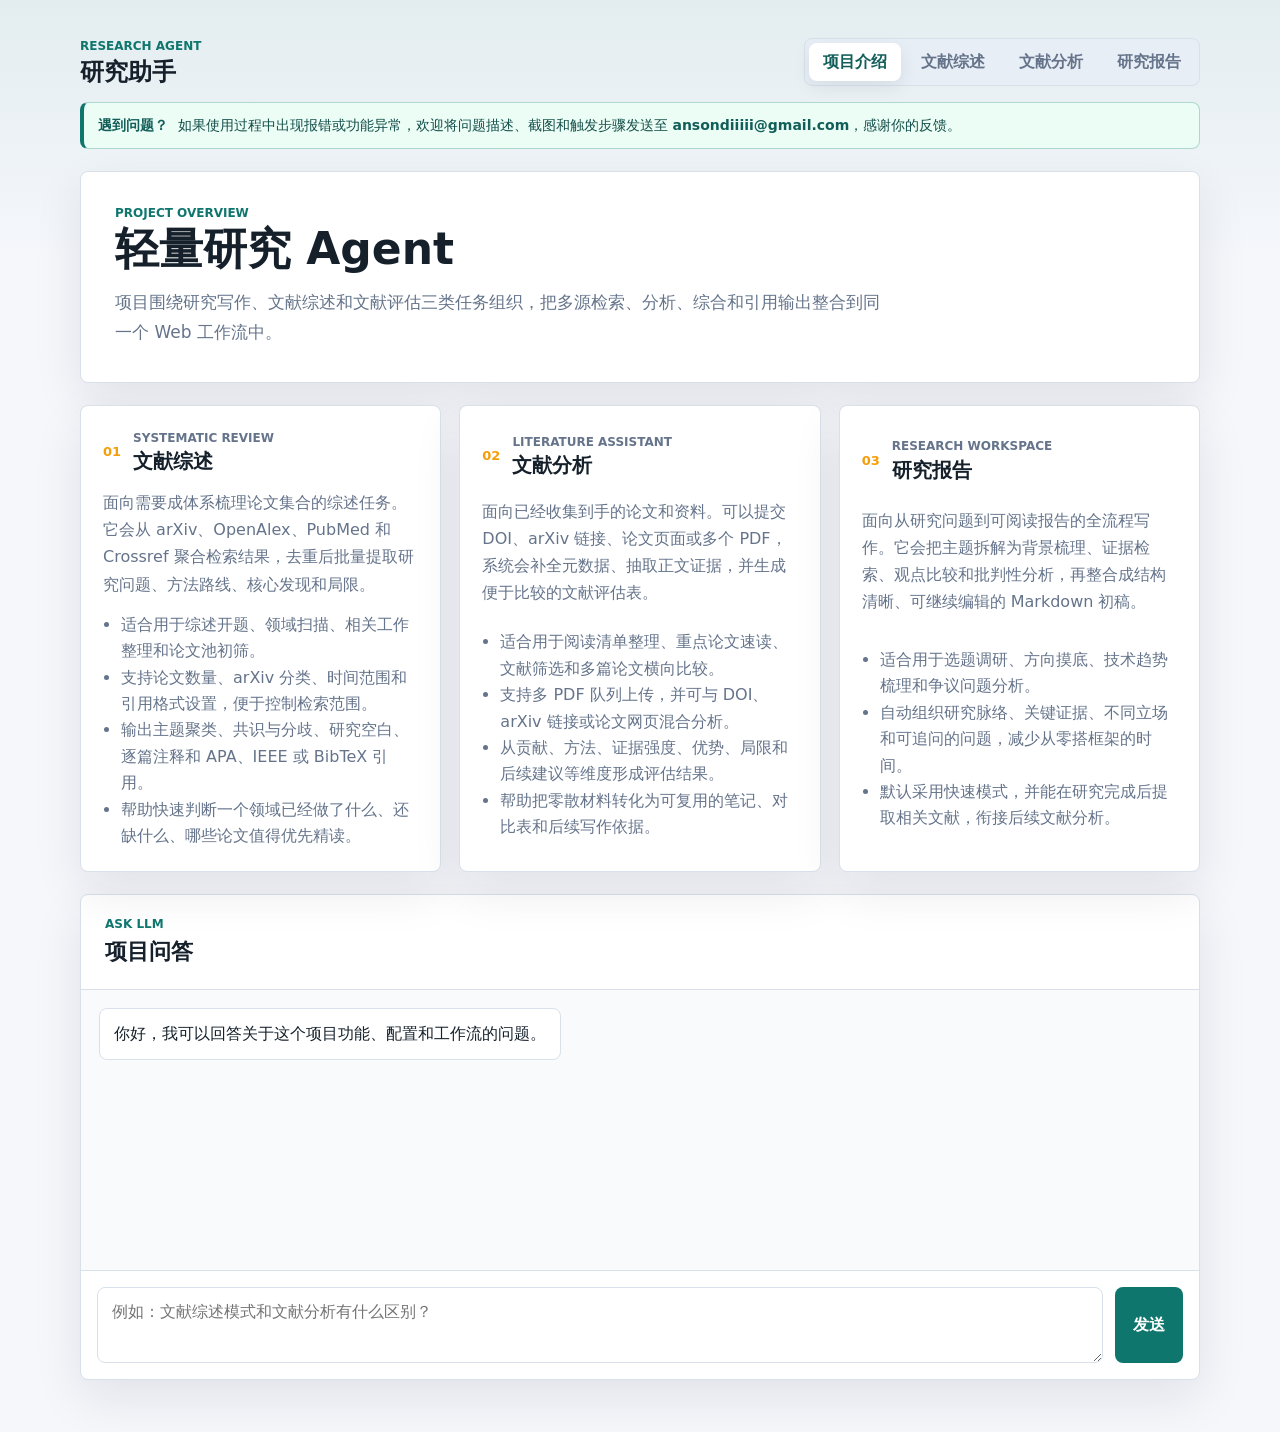
==== commit 702b7e83: "To be launched" ====
--- a/web/index.html
+++ b/web/index.html
@@ -4,24 +4,29 @@
     <meta charset="utf-8" />
     <meta name="viewport" content="width=device-width, initial-scale=1" />
     <title>Research Agent</title>
-    <link rel="stylesheet" href="styles.css?v=merged-slr-inputs-1" />
+    <link rel="stylesheet" href="styles.css?v=upload-summary-wrap-1" />
   </head>
   <body>
     <main class="shell">
       <header class="topbar" aria-label="页面导航">
         <div>
-          <p class="eyebrow">Local Research Agent</p>
+          <p class="eyebrow">Research Agent</p>
           <strong class="app-name">研究助手</strong>
         </div>
         <nav class="page-tabs" aria-label="主导航">
-          <button class="tab-button is-active" type="button" data-page-target="workspace">研究报告</button>
+          <button class="tab-button is-active" type="button" data-page-target="about">项目介绍</button>
           <button class="tab-button" type="button" data-page-target="slr">文献综述</button>
           <button class="tab-button" type="button" data-page-target="literature">文献分析</button>
-          <button class="tab-button" type="button" data-page-target="about">项目介绍</button>
+          <button class="tab-button" type="button" data-page-target="workspace">研究报告</button>
         </nav>
       </header>
 
-      <section id="workspacePage" class="page-view is-active" data-page="workspace">
+      <aside class="support-notice" aria-label="问题反馈">
+        <strong>遇到问题？</strong>
+        <span>如果使用过程中出现报错或功能异常，欢迎将问题描述、截图和触发步骤发送至 <a href="mailto:ansondiiiii@gmail.com">ansondiiiii@gmail.com</a>，感谢你的反馈。</span>
+      </aside>
+
+      <section id="workspacePage" class="page-view" data-page="workspace">
         <section class="input-band">
           <div class="brand-row">
             <div>
@@ -30,7 +35,7 @@
             </div>
           </div>
           <form id="researchForm" class="topic-form">
-            <textarea id="topicInput" rows="4" placeholder="例如：量子计算机发展的 research review" required></textarea>
+            <textarea id="topicInput" rows="4" placeholder="例如：人工智能在医学影像诊断中的应用与挑战" required></textarea>
             <section class="research-upload-panel" aria-label="研究报告上传文件">
               <label class="pdf-upload-box research-upload-box" for="researchFileInput">
                 <strong>上传 PDF / DOCX</strong>
@@ -56,8 +61,8 @@
               <h2>最终输出结果</h2>
             </div>
             <div class="result-actions">
-              <button id="copyButton" type="button" disabled>复制结果</button>
-              <button id="downloadButton" type="button" disabled>下载 TXT</button>
+              <span class="download-reminder">刷新页面会清空当前结果，请生成后及时下载。</span>
+              <button id="downloadButton" type="button" disabled>下载</button>
             </div>
           </div>
           <div class="result-layout">
@@ -114,7 +119,13 @@
                 <section class="literature-form literature-path">
                   <div class="path-heading">
                     <span class="feature-index">粘贴</span>
-                    <h2>DOI / arXiv / URL / 补充说明</h2>
+                    <h2>
+                      DOI / arXiv / URL / 补充说明
+                      <span class="help-tooltip" tabindex="0" aria-label="链接原文获取说明">
+                        ?
+                        <span class="tooltip-panel">DOI、arXiv 或论文页面链接不一定能获取到全文。系统通常会优先补全文献元数据和摘要；只有开放访问、页面可读或可解析时，才可能获得更多正文信息。需要更稳的全文级分析时，请上传 PDF / DOCX。</span>
+                      </span>
+                    </h2>
                   </div>
                   <textarea id="slrReferenceInput" rows="6" placeholder="可粘贴 DOI、arXiv 链接、论文页面链接，也可写筛选标准、写作要求或补充背景"></textarea>
                 </section>
@@ -127,12 +138,7 @@
               </label>
               <label>
                 <span>论文数量</span>
-                <select id="slrCountInput">
-                  <option value="10">10</option>
-                  <option value="20" selected>20</option>
-                  <option value="30">30</option>
-                  <option value="50">50</option>
-                </select>
+                <input id="slrCountInput" type="number" inputmode="numeric" min="1" max="50" step="1" value="20" />
               </label>
               <label>
                 <span>arXiv 分类</span>
@@ -164,10 +170,18 @@
             <div class="combined-actions">
               <div class="primary-action-group">
                 <button id="slrRunButton" type="submit">生成文献综述</button>
-                <button id="slrDownloadMdButton" class="is-hidden" type="button" disabled>导出 MD</button>
-                <button id="slrDownloadPdfButton" class="is-hidden" type="button" disabled>导出 PDF</button>
+                <label id="slrExportFormatWrap" class="inline-export-select is-hidden">
+                  <span>格式</span>
+                  <select id="slrExportFormat" disabled>
+                    <option value="md" selected>MD</option>
+                    <option value="txt">TXT</option>
+                    <option value="pdf">PDF</option>
+                  </select>
+                </label>
+                <button id="slrExportButton" class="is-hidden" type="button" disabled>导出</button>
               </div>
               <span class="empty-state">文件、链接和补充说明都是选填；系统会按可用材料生成主题、共识、分歧、空白和引用。</span>
+              <span class="download-reminder slr-download-reminder">刷新页面会清空当前综述，请生成后及时导出。</span>
             </div>
           </form>
           <div class="analysis-table-wrap">
@@ -201,7 +215,13 @@
               <section class="literature-form literature-path">
                 <div class="path-heading">
                   <span class="feature-index">路径 1</span>
-                  <h2>提交 DOI / arXiv / 论文链接</h2>
+                  <h2>
+                    提交 DOI / arXiv / 论文链接
+                    <span class="help-tooltip" tabindex="0" aria-label="链接原文获取说明">
+                      ?
+                      <span class="tooltip-panel">DOI、arXiv 或论文页面链接不一定能获取到全文。系统通常会优先补全文献元数据和摘要；只有开放访问、页面可读或可解析时，才可能获得更多正文信息。需要更稳的全文级分析时，请上传 PDF / DOCX。</span>
+                    </span>
+                  </h2>
                 </div>
                 <textarea id="doiInput" rows="6" placeholder="每行一个 DOI、arXiv 链接或论文页面链接"></textarea>
               </section>
@@ -224,8 +244,15 @@
             <div class="combined-actions">
               <div class="primary-action-group">
                 <button id="doiAnalyzeButton" type="submit">开始综合分析</button>
-                <button id="literatureDownloadCsvButton" class="is-hidden" type="button" disabled>导出 CSV</button>
-                <button id="literatureDownloadTxtButton" class="is-hidden" type="button" disabled>导出 TXT</button>
+                <label id="literatureExportFormatWrap" class="inline-export-select is-hidden">
+                  <span>格式</span>
+                  <select id="literatureExportFormat" disabled>
+                    <option value="md" selected>MD</option>
+                    <option value="txt">TXT</option>
+                    <option value="pdf">PDF</option>
+                  </select>
+                </label>
+                <button id="literatureExportButton" class="is-hidden" type="button" disabled>导出</button>
               </div>
               <span class="empty-state">可同时提交链接和 PDF / DOCX，系统会合并后分析。</span>
             </div>
@@ -274,8 +301,15 @@
             <p id="analysisPrompt">研究完成后，可以启动 LLM 文献分析 workflow。</p>
             <div class="primary-action-group">
               <button id="startAnalysisButton" type="button" disabled>开始文献分析</button>
-              <button id="analysisDownloadCsvButton" class="is-hidden" type="button" disabled>导出 CSV</button>
-              <button id="analysisDownloadTxtButton" class="is-hidden" type="button" disabled>导出 TXT</button>
+              <label id="analysisExportFormatWrap" class="inline-export-select is-hidden">
+                <span>格式</span>
+                <select id="analysisExportFormat" disabled>
+                  <option value="md" selected>MD</option>
+                  <option value="txt">TXT</option>
+                  <option value="pdf">PDF</option>
+                </select>
+              </label>
+              <button id="analysisExportButton" class="is-hidden" type="button" disabled>导出</button>
             </div>
           </div>
           <div class="analysis-table-wrap">
@@ -301,12 +335,12 @@
         </section>
       </section>
 
-      <section id="aboutPage" class="page-view" data-page="about">
+      <section id="aboutPage" class="page-view is-active" data-page="about">
         <section class="intro-band">
           <div class="intro-copy">
             <p class="eyebrow">Project Overview</p>
-            <h1>本地运行的多步研究 Agent</h1>
-            <p>项目围绕研究写作、文献综述和文献评估三类任务组织，尽量把多源检索、分析、综合和引用输出放进同一个本地工作流。</p>
+            <h1>轻量研究 Agent</h1>
+            <p>项目围绕研究写作、文献综述和文献评估三类任务组织，把多源检索、分析、综合和引用输出整合到同一个 Web 工作流中。</p>
           </div>
         </section>
 
@@ -314,24 +348,6 @@
           <article class="module-panel">
             <div class="module-heading">
               <span class="feature-index">01</span>
-              <div>
-                <p class="eyebrow">Research Workspace</p>
-                <h2>研究报告</h2>
-              </div>
-            </div>
-            <p>
-              面向从研究问题到可阅读报告的全流程写作。它会把主题拆解为背景梳理、证据检索、观点比较和批判性分析，再整合成结构清晰、可继续编辑的 Markdown 初稿。
-            </p>
-            <ul>
-              <li>适合用于选题调研、方向摸底、技术趋势梳理和争议问题分析。</li>
-              <li>自动组织研究脉络、关键证据、不同立场和可追问的问题，减少从零搭框架的时间。</li>
-              <li>默认采用快速模式，并能在研究完成后提取相关文献，衔接后续文献分析。</li>
-            </ul>
-          </article>
-
-          <article class="module-panel">
-            <div class="module-heading">
-              <span class="feature-index">02</span>
               <div>
                 <p class="eyebrow">Systematic Review</p>
                 <h2>文献综述</h2>
@@ -350,7 +366,7 @@
 
           <article class="module-panel">
             <div class="module-heading">
-              <span class="feature-index">03</span>
+              <span class="feature-index">02</span>
               <div>
                 <p class="eyebrow">Literature Assistant</p>
                 <h2>文献分析</h2>
@@ -366,6 +382,24 @@
               <li>帮助把零散材料转化为可复用的笔记、对比表和后续写作依据。</li>
             </ul>
           </article>
+
+          <article class="module-panel">
+            <div class="module-heading">
+              <span class="feature-index">03</span>
+              <div>
+                <p class="eyebrow">Research Workspace</p>
+                <h2>研究报告</h2>
+              </div>
+            </div>
+            <p>
+              面向从研究问题到可阅读报告的全流程写作。它会把主题拆解为背景梳理、证据检索、观点比较和批判性分析，再整合成结构清晰、可继续编辑的 Markdown 初稿。
+            </p>
+            <ul>
+              <li>适合用于选题调研、方向摸底、技术趋势梳理和争议问题分析。</li>
+              <li>自动组织研究脉络、关键证据、不同立场和可追问的问题，减少从零搭框架的时间。</li>
+              <li>默认采用快速模式，并能在研究完成后提取相关文献，衔接后续文献分析。</li>
+            </ul>
+          </article>
         </section>
 
         <section class="about-support">
@@ -389,6 +423,6 @@
       </section>
     </main>
 
-    <script src="app.js?v=merged-slr-inputs-1"></script>
+    <script src="app.js?v=literature-file-limit-4-1"></script>
   </body>
 </html>
--- a/web/styles.css
+++ b/web/styles.css
@@ -41,6 +41,37 @@
   margin-bottom: 22px;
 }
 
+.support-notice {
+  display: flex;
+  align-items: center;
+  gap: 10px;
+  margin: -6px 0 22px;
+  padding: 12px 14px;
+  border: 1px solid rgba(15, 118, 110, 0.28);
+  border-left: 4px solid var(--accent);
+  border-radius: 8px;
+  background: #ecfdf5;
+  color: #134e4a;
+  font-size: 14px;
+  line-height: 1.5;
+}
+
+.support-notice strong {
+  flex: 0 0 auto;
+  color: var(--accent-strong);
+}
+
+.support-notice a {
+  color: var(--accent-strong);
+  font-weight: 800;
+  text-decoration: none;
+}
+
+.support-notice a:hover,
+.support-notice a:focus-visible {
+  text-decoration: underline;
+}
+
 .app-name {
   display: block;
   font-size: 24px;
@@ -146,6 +177,7 @@
 
 .literature-form {
   padding: 22px 26px;
+  min-width: 0;
 }
 
 .literature-path + .literature-path {
@@ -312,11 +344,42 @@
   background: #111827;
 }
 
+.inline-export-select {
+  display: inline-flex;
+  align-items: center;
+  gap: 8px;
+  min-height: 42px;
+  padding: 0 10px;
+  border: 1px solid var(--line);
+  border-radius: 8px;
+  background: #fff;
+  color: var(--muted);
+  font-size: 13px;
+  font-weight: 700;
+}
+
+.inline-export-select span {
+  color: var(--muted);
+}
+
+.inline-export-select select {
+  min-height: 30px;
+  border: 0;
+  background: transparent;
+  color: var(--ink);
+  font: inherit;
+  font-size: 13px;
+  font-weight: 800;
+  outline: none;
+  cursor: pointer;
+}
+
 .is-hidden {
   display: none !important;
 }
 
 .combined-actions .empty-state {
+  flex: 1 1 auto;
   line-height: 1.55;
   text-align: right;
 }
@@ -353,18 +416,88 @@
 
 .slr-controls label {
   display: grid;
-  gap: 8px;
+  gap: 7px;
+  min-width: 0;
+}
+
+.slr-controls label:not(.checkbox-line) {
+  padding: 10px 12px;
+  border: 1px solid var(--line);
+  border-radius: 8px;
+  background: #f8fafc;
+  transition: border-color 0.15s ease, background-color 0.15s ease, box-shadow 0.15s ease;
+}
+
+.slr-controls label:not(.checkbox-line):focus-within {
+  border-color: var(--accent);
+  background: #fff;
+  box-shadow: 0 0 0 3px rgba(15, 118, 110, 0.12);
+}
+
+.slr-controls label:not(.checkbox-line) span {
+  color: var(--muted);
+  font-size: 12px;
+  font-weight: 800;
+}
+
+.slr-controls select,
+.slr-controls input[type="text"],
+.slr-controls input[type="number"] {
+  width: 100%;
+  min-height: 34px;
+  border: 0;
+  border-radius: 6px;
+  padding: 0;
+  background: transparent;
+  color: var(--ink);
+  font: inherit;
+  font-size: 14px;
+  font-weight: 700;
+  outline: none;
+}
+
+.slr-controls select {
+  cursor: pointer;
+}
+
+.slr-controls input[type="text"]::placeholder,
+.slr-controls input[type="number"]::placeholder {
+  color: #94a3b8;
+  font-weight: 600;
 }
 
 .slr-controls .checkbox-line {
   align-items: center;
   display: flex;
-  gap: 8px;
+  gap: 9px;
+  min-height: 34px;
+  align-self: end;
+  padding: 0 12px;
+  border: 1px solid var(--line);
+  border-radius: 8px;
+  background: #f8fafc;
+  color: var(--muted);
+  cursor: pointer;
+  transition: border-color 0.15s ease, background-color 0.15s ease, color 0.15s ease;
 }
 
 .slr-controls .checkbox-line input {
-  width: 16px;
-  height: 16px;
+  width: 15px;
+  height: 15px;
+  margin: 0;
+  accent-color: var(--accent);
+}
+
+.slr-controls .checkbox-line span {
+  color: inherit;
+  font-size: 13px;
+}
+
+.slr-controls .checkbox-line:hover,
+.slr-controls .checkbox-line:has(input:checked) {
+  border-color: var(--accent);
+  background: rgba(15, 118, 110, 0.08);
+  color: var(--accent-strong);
 }
 
 .date-presets {
@@ -565,6 +698,16 @@
   font-size: 14px;
 }
 
+.analysis-table .analysis-loading-cell {
+  padding: 0;
+  background: #fff;
+}
+
+.analysis-table .analysis-loading-cell .loading-state {
+  min-height: 300px;
+  padding: 28px;
+}
+
 .analysis-table a {
   color: var(--ink);
   text-decoration: none;
@@ -873,6 +1016,18 @@
   align-items: center;
   justify-content: space-between;
   gap: 18px;
+  min-width: 0;
+}
+
+.form-actions > .empty-state {
+  flex: 1 1 auto;
+  min-width: 0;
+  overflow-wrap: anywhere;
+  word-break: break-word;
+}
+
+.form-actions > button {
+  flex: 0 0 auto;
 }
 
 .result-actions {
@@ -881,6 +1036,26 @@
   gap: 10px;
   flex-wrap: wrap;
   justify-content: flex-end;
+}
+
+.download-reminder {
+  display: inline-flex;
+  align-items: center;
+  min-height: 38px;
+  max-width: 360px;
+  padding: 8px 12px;
+  border: 1px solid #f59e0b;
+  border-radius: 8px;
+  background: #fffbeb;
+  color: #92400e;
+  font-size: 13px;
+  font-weight: 800;
+  line-height: 1.35;
+}
+
+.slr-download-reminder {
+  flex: 0 1 360px;
+  text-align: left;
 }
 
 .download-format {
@@ -980,14 +1155,6 @@
   opacity: 0.55;
 }
 
-#copyButton {
-  background: #263241;
-}
-
-#copyButton:hover:not(:disabled) {
-  background: #111827;
-}
-
 #downloadButton {
   background: #0f766e;
 }
@@ -1214,6 +1381,40 @@
 .result-output ul,
 .result-output ol {
   padding-left: 22px;
+}
+
+.markdown-table-wrap {
+  margin: 14px 0 20px;
+  overflow-x: auto;
+}
+
+.markdown-table {
+  width: 100%;
+  min-width: 980px;
+  border-collapse: collapse;
+  table-layout: fixed;
+}
+
+.markdown-table th,
+.markdown-table td {
+  padding: 12px 14px;
+  border: 1px solid var(--line);
+  vertical-align: top;
+  text-align: left;
+  overflow-wrap: anywhere;
+  word-break: break-word;
+}
+
+.markdown-table th {
+  background: #f8fafc;
+  color: var(--accent-strong);
+  font-size: 13px;
+}
+
+.markdown-table td {
+  color: var(--muted);
+  font-size: 14px;
+  line-height: 1.55;
 }
 
 .result-output code {
@@ -1243,6 +1444,11 @@
   .combined-actions,
   .workflow-band {
     align-items: stretch;
+    flex-direction: column;
+  }
+
+  .support-notice {
+    align-items: flex-start;
     flex-direction: column;
   }
 
